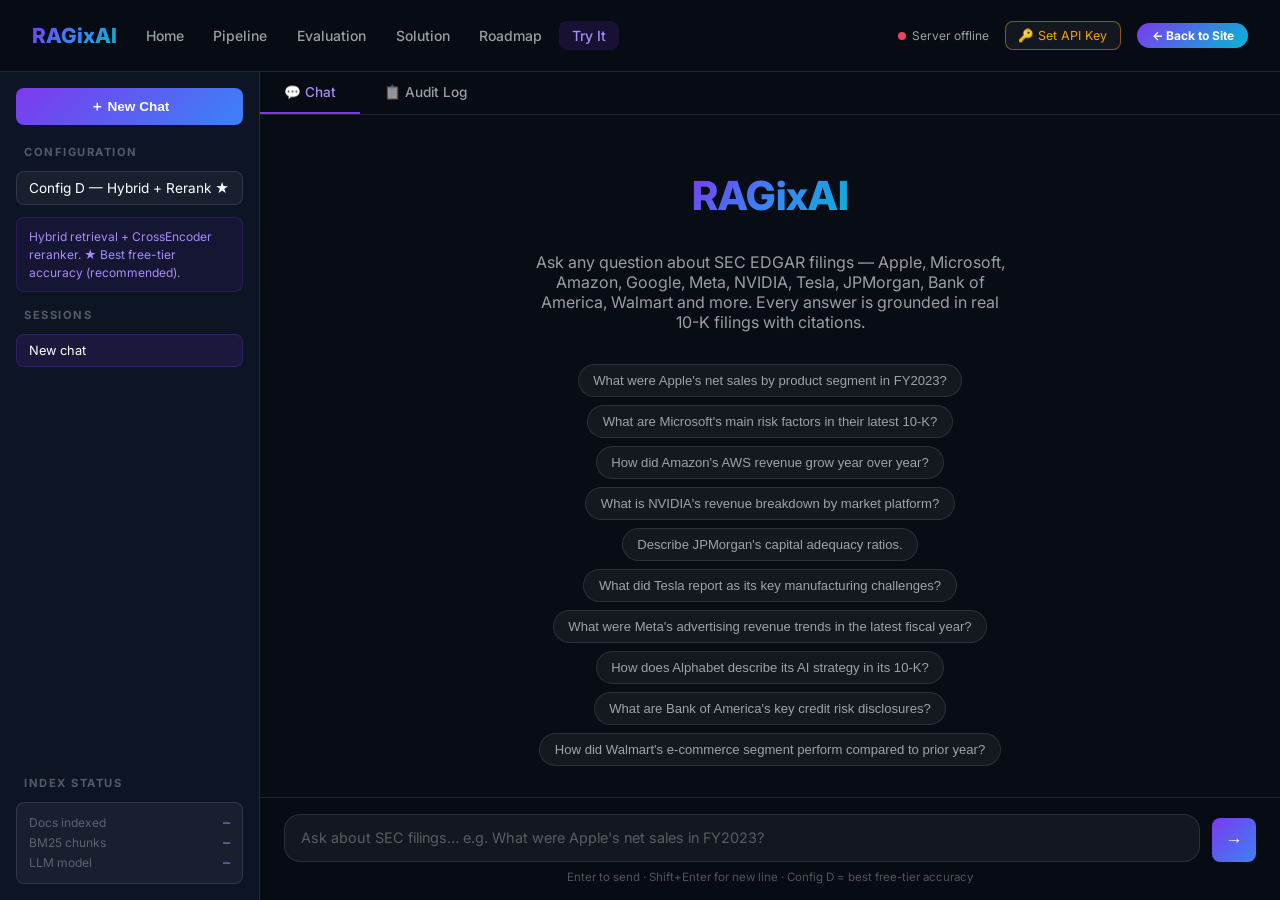
==== frontend/index.html @ ab913f36 "feat: RAGixAI v1 — full RAG pipeline with RBAC, guardrails, 10-company corpus - FastAPI backend with" ====
<!DOCTYPE html>
<html lang="en">
<head>
  <meta charset="UTF-8" />
  <meta name="viewport" content="width=device-width, initial-scale=1.0" />
  <title>RAGixAI — Try It</title>
  <link rel="preconnect" href="https://fonts.googleapis.com" />
  <link href="https://fonts.googleapis.com/css2?family=Inter:wght@400;500;600;700;800&family=JetBrains+Mono:wght@400;700&display=swap" rel="stylesheet" />
  <style>
    /* ── Design tokens ─────────────────────────────────────────────── */
    :root {
      --bg-primary: #080C14;
      --bg-secondary: #0D1424;
      --bg-card: rgba(255,255,255,0.04);
      --purple: #7C3AED;
      --purple-light: #9D5CF6;
      --electric-blue: #3B82F6;
      --cyan: #06B6D4;
      --coral: #F43F5E;
      --emerald: #10B981;
      --amber: #F59E0B;
      --lavender: #A78BFA;
      --white: #FFFFFF;
      --white-60: rgba(255,255,255,0.6);
      --white-30: rgba(255,255,255,0.3);
      --white-10: rgba(255,255,255,0.1);
      --glass-bg: rgba(255,255,255,0.05);
      --glass-border: rgba(255,255,255,0.1);
      --gradient-primary: linear-gradient(135deg,var(--purple),var(--electric-blue),var(--cyan));
      --border-radius: 16px;
      --border-radius-sm: 8px;
      --font-primary: 'Inter',-apple-system,sans-serif;
      --font-mono: 'JetBrains Mono','Fira Code',monospace;
      --nav-height: 72px;
    }

    *, *::before, *::after { box-sizing: border-box; margin: 0; padding: 0; }
    html { font-size: 16px; }
    body { background: var(--bg-primary); color: var(--white); font-family: var(--font-primary); height: 100vh; overflow: hidden; display: flex; flex-direction: column; }

    /* ── Nav ──────────────────────────────────────────────────────── */
    .navbar {
      height: var(--nav-height); background: rgba(8,12,20,0.95); backdrop-filter: blur(20px);
      border-bottom: 1px solid var(--glass-border); display: flex; align-items: center;
      padding: 0 2rem; gap: 1rem; flex-shrink: 0; z-index: 100;
    }
    .navbar .brand { font-size: 1.3rem; font-weight: 800; background: var(--gradient-primary); -webkit-background-clip: text; -webkit-text-fill-color: transparent; text-decoration: none; }
    .nav-links { display: flex; gap: 0.25rem; align-items: center; flex: 1; }
    .nav-links a { color: var(--white-60); text-decoration: none; font-size: 0.875rem; font-weight: 500; padding: 0.4rem 0.8rem; border-radius: var(--border-radius-sm); transition: all 0.2s; }
    .nav-links a:hover { color: var(--white); background: var(--glass-bg); }
    .nav-links a.active { color: var(--lavender); background: rgba(124,58,237,0.15); }
    .nav-badge { background: linear-gradient(135deg,var(--purple),var(--cyan)); color: white; font-size: 0.75rem; font-weight: 700; padding: 0.3rem 0.9rem; border-radius: 20px; text-decoration: none; }
    .health-indicator { display: flex; align-items: center; gap: 6px; font-size: 0.75rem; color: var(--white-60); }
    .health-dot { width: 8px; height: 8px; border-radius: 50%; background: #4B5563; transition: background 0.3s; }
    .health-dot.online { background: var(--emerald); box-shadow: 0 0 6px var(--emerald); }
    .health-dot.error { background: var(--coral); }

    /* Role badge */
    .role-badge { font-size: 0.7rem; font-weight: 700; padding: 0.25rem 0.65rem; border-radius: 20px; font-family: var(--font-mono); letter-spacing: 0.5px; }
    .role-badge.admin   { background: rgba(244,63,94,0.15);  color: var(--coral);   border: 1px solid rgba(244,63,94,0.3); }
    .role-badge.analyst { background: rgba(16,185,129,0.15); color: var(--emerald); border: 1px solid rgba(16,185,129,0.3); }
    .role-badge.viewer  { background: rgba(245,158,11,0.15); color: var(--amber);   border: 1px solid rgba(245,158,11,0.3); }

    /* API key button */
    .key-btn { background: var(--glass-bg); border: 1px solid var(--glass-border); color: var(--white-60); font-size: 0.78rem; font-family: var(--font-primary); padding: 0.35rem 0.8rem; border-radius: var(--border-radius-sm); cursor: pointer; transition: all 0.2s; white-space: nowrap; }
    .key-btn:hover { border-color: var(--purple); color: var(--lavender); }
    .key-btn.unauthenticated { border-color: rgba(245,158,11,0.5); color: var(--amber); animation: pulse-amber 2s infinite; }
    @keyframes pulse-amber { 0%,100% { opacity:1; } 50% { opacity:0.6; } }

    /* ── API Key Modal ──────────────────────────────────────────────── */
    .modal-overlay { position: fixed; inset: 0; background: rgba(0,0,0,0.65); z-index: 500; display: none; align-items: center; justify-content: center; }
    .modal-overlay.open { display: flex; }
    .key-modal { background: var(--bg-secondary); border: 1px solid var(--glass-border); border-radius: var(--border-radius); padding: 1.75rem; width: 400px; max-width: 95vw; }
    .key-modal h3 { font-size: 1rem; font-weight: 700; margin-bottom: 0.4rem; }
    .key-modal p { font-size: 0.82rem; color: var(--white-60); margin-bottom: 1.25rem; line-height: 1.6; }
    .key-modal label { font-size: 0.75rem; font-weight: 600; color: var(--white-30); text-transform: uppercase; letter-spacing: 1px; display: block; margin-bottom: 0.4rem; }
    .key-modal input {
      width: 100%; background: var(--glass-bg); border: 1px solid var(--glass-border);
      color: var(--white); font-family: var(--font-mono); font-size: 0.88rem;
      padding: 0.65rem 0.9rem; border-radius: var(--border-radius-sm); outline: none; margin-bottom: 0.5rem;
    }
    .key-modal input:focus { border-color: var(--purple); box-shadow: 0 0 0 2px rgba(124,58,237,0.15); }
    .key-modal-error { font-size: 0.78rem; color: var(--coral); margin-bottom: 0.75rem; min-height: 1.2em; }
    .key-modal-hint { font-size: 0.75rem; color: var(--white-30); margin-bottom: 1rem; }
    .key-modal-hint code { background: var(--glass-bg); padding: 1px 5px; border-radius: 4px; font-family: var(--font-mono); }
    .key-modal-actions { display: flex; gap: 0.5rem; justify-content: flex-end; }
    .key-modal-actions button { border: none; padding: 0.55rem 1.1rem; border-radius: var(--border-radius-sm); cursor: pointer; font-size: 0.85rem; font-weight: 600; font-family: var(--font-primary); transition: opacity 0.2s; }
    .btn-primary { background: linear-gradient(135deg,var(--purple),var(--electric-blue)); color: white; }
    .btn-primary:hover { opacity: 0.85; }
    .btn-secondary { background: var(--glass-bg); border: 1px solid var(--glass-border) !important; color: var(--white-60); }
    .btn-secondary:hover { color: var(--white); }
    .btn-danger { background: rgba(244,63,94,0.15); border: 1px solid rgba(244,63,94,0.3) !important; color: var(--coral); }
    .btn-danger:hover { background: rgba(244,63,94,0.25); }

    /* ── Layout ──────────────────────────────────────────────────── */
    .chat-layout { flex: 1; display: flex; overflow: hidden; }

    /* ── Sidebar ─────────────────────────────────────────────────── */
    .sidebar { width: 260px; flex-shrink: 0; background: var(--bg-secondary); border-right: 1px solid var(--glass-border); display: flex; flex-direction: column; padding: 1rem; gap: 0.75rem; overflow-y: auto; }
    .sidebar-section-label { font-size: 0.7rem; font-weight: 700; color: var(--white-30); text-transform: uppercase; letter-spacing: 1.5px; padding: 0 0.5rem; margin-top: 0.5rem; }
    .config-select { width: 100%; background: var(--glass-bg); border: 1px solid var(--glass-border); color: var(--white); border-radius: var(--border-radius-sm); padding: 0.5rem 0.75rem; font-size: 0.85rem; font-family: var(--font-primary); appearance: none; cursor: pointer; }
    .config-select:focus { outline: none; border-color: var(--purple); }
    .config-info { background: rgba(124,58,237,0.08); border: 1px solid rgba(124,58,237,0.2); border-radius: var(--border-radius-sm); padding: 0.6rem 0.75rem; font-size: 0.75rem; color: var(--lavender); line-height: 1.5; }
    .new-chat-btn { background: linear-gradient(135deg,var(--purple),var(--electric-blue)); border: none; color: white; font-size: 0.85rem; font-weight: 600; padding: 0.6rem 0.75rem; border-radius: var(--border-radius-sm); cursor: pointer; display: flex; align-items: center; gap: 6px; transition: opacity 0.2s; width: 100%; justify-content: center; }
    .new-chat-btn:hover { opacity: 0.85; }
    .session-item { background: var(--glass-bg); border: 1px solid transparent; border-radius: var(--border-radius-sm); padding: 0.5rem 0.75rem; font-size: 0.8rem; color: var(--white-60); cursor: pointer; white-space: nowrap; overflow: hidden; text-overflow: ellipsis; transition: all 0.2s; }
    .session-item:hover, .session-item.active { background: rgba(124,58,237,0.12); border-color: rgba(124,58,237,0.25); color: var(--white); }
    .stats-box { background: var(--glass-bg); border: 1px solid var(--glass-border); border-radius: var(--border-radius-sm); padding: 0.75rem; }
    .stats-box .stat-row { display: flex; justify-content: space-between; font-size: 0.75rem; margin-bottom: 4px; }
    .stats-box .stat-row:last-child { margin-bottom: 0; }
    .stats-box .stat-label { color: var(--white-30); }
    .stats-box .stat-val { color: var(--lavender); font-family: var(--font-mono); }

    /* ── Main chat area ──────────────────────────────────────────── */
    .chat-main { flex: 1; display: flex; flex-direction: column; overflow: hidden; }

    /* Messages */
    .messages-container { flex: 1; overflow-y: auto; padding: 1.5rem; display: flex; flex-direction: column; gap: 1.25rem; scroll-behavior: smooth; }
    .messages-container::-webkit-scrollbar { width: 6px; }
    .messages-container::-webkit-scrollbar-track { background: transparent; }
    .messages-container::-webkit-scrollbar-thumb { background: var(--glass-border); border-radius: 3px; }

    .message { display: flex; flex-direction: column; max-width: 80%; animation: msgIn 0.3s ease; }
    @keyframes msgIn { from { opacity:0; transform: translateY(10px); } to { opacity:1; transform: none; } }
    .message.user { align-self: flex-end; align-items: flex-end; }
    .message.assistant { align-self: flex-start; align-items: flex-start; }

    .message-bubble {
      padding: 0.875rem 1.125rem; border-radius: var(--border-radius); font-size: 0.9rem; line-height: 1.65;
      backdrop-filter: blur(10px);
    }
    .message.user .message-bubble {
      background: rgba(124,58,237,0.2); border: 1px solid rgba(124,58,237,0.35); color: var(--white);
      border-bottom-right-radius: 4px;
    }
    .message.assistant .message-bubble {
      background: rgba(6,182,212,0.07); border: 1px solid rgba(6,182,212,0.2); color: var(--white);
      border-bottom-left-radius: 4px;
    }
    /* Guardrail / not-found answer style */
    .message.assistant .message-bubble.guardrail {
      background: rgba(245,158,11,0.07); border-color: rgba(245,158,11,0.25); color: var(--amber);
    }
    /* Scope info banner in welcome screen */
    .scope-banner { background: rgba(245,158,11,0.08); border: 1px solid rgba(245,158,11,0.25); border-radius: var(--border-radius-sm); padding: 0.6rem 1rem; font-size: 0.82rem; color: var(--amber); display: none; max-width: 480px; text-align: center; }
    .message-meta { font-size: 0.7rem; color: var(--white-30); margin-top: 4px; display: flex; gap: 8px; align-items: center; }
    .latency-badge { color: var(--emerald); font-family: var(--font-mono); }
    .config-badge { background: rgba(124,58,237,0.15); color: var(--lavender); padding: 1px 6px; border-radius: 4px; font-family: var(--font-mono); font-size: 0.65rem; }

    /* Citations */
    .citations-section { margin-top: 0.75rem; }
    .citations-toggle { background: none; border: 1px solid var(--glass-border); color: var(--white-60); font-size: 0.75rem; padding: 4px 10px; border-radius: 20px; cursor: pointer; display: flex; align-items: center; gap: 4px; transition: all 0.2s; }
    .citations-toggle:hover { border-color: var(--cyan); color: var(--cyan); }
    .citations-list { margin-top: 0.5rem; display: flex; flex-direction: column; gap: 6px; }
    .citation-card {
      background: rgba(6,182,212,0.05); border: 1px solid rgba(6,182,212,0.2);
      border-radius: var(--border-radius-sm); padding: 0.6rem 0.8rem; font-size: 0.78rem;
    }
    .citation-header { display: flex; justify-content: space-between; align-items: center; margin-bottom: 4px; }
    .citation-source { font-weight: 600; color: var(--cyan); font-family: var(--font-mono); font-size: 0.72rem; }
    .citation-score { background: rgba(16,185,129,0.15); color: var(--emerald); padding: 1px 6px; border-radius: 4px; font-family: var(--font-mono); font-size: 0.68rem; }
    .citation-text { color: var(--white-60); line-height: 1.5; display: -webkit-box; -webkit-line-clamp: 2; -webkit-box-orient: vertical; overflow: hidden; }

    /* Welcome screen */
    .welcome-screen { flex: 1; display: flex; flex-direction: column; align-items: center; justify-content: center; gap: 2rem; padding: 2rem; text-align: center; }
    .welcome-logo { font-size: 2.5rem; font-weight: 800; background: var(--gradient-primary); -webkit-background-clip: text; -webkit-text-fill-color: transparent; }
    .welcome-sub { color: var(--white-60); font-size: 1rem; max-width: 480px; }
    .sample-questions { display: flex; flex-wrap: wrap; gap: 0.5rem; justify-content: center; max-width: 640px; }
    .sample-q { background: var(--glass-bg); border: 1px solid var(--glass-border); color: var(--white-60); font-size: 0.82rem; padding: 0.5rem 0.9rem; border-radius: 20px; cursor: pointer; transition: all 0.2s; text-align: left; }
    .sample-q:hover { background: rgba(124,58,237,0.12); border-color: rgba(124,58,237,0.3); color: var(--white); }

    /* Thinking animation */
    .thinking-bubble { display: flex; gap: 5px; padding: 0.875rem 1.125rem; background: rgba(6,182,212,0.07); border: 1px solid rgba(6,182,212,0.2); border-radius: var(--border-radius); border-bottom-left-radius: 4px; align-items: center; }
    .thinking-dot { width: 7px; height: 7px; border-radius: 50%; background: var(--cyan); animation: pulse 1.2s infinite; }
    .thinking-dot:nth-child(2) { animation-delay: 0.2s; }
    .thinking-dot:nth-child(3) { animation-delay: 0.4s; }
    @keyframes pulse { 0%,80%,100% { opacity:0.25; transform:scale(0.8); } 40% { opacity:1; transform:scale(1); } }

    /* Input bar */
    .input-bar { border-top: 1px solid var(--glass-border); padding: 1rem 1.5rem; background: rgba(8,12,20,0.8); backdrop-filter: blur(10px); }
    .input-row { display: flex; gap: 0.75rem; align-items: flex-end; }
    .input-textarea {
      flex: 1; background: var(--glass-bg); border: 1px solid var(--glass-border);
      color: var(--white); font-family: var(--font-primary); font-size: 0.9rem;
      padding: 0.75rem 1rem; border-radius: var(--border-radius); resize: none;
      max-height: 140px; overflow-y: auto; line-height: 1.5; transition: border-color 0.2s;
    }
    .input-textarea::placeholder { color: var(--white-30); }
    .input-textarea:focus { outline: none; border-color: var(--purple); box-shadow: 0 0 0 2px rgba(124,58,237,0.15); }
    .send-btn {
      background: linear-gradient(135deg,var(--purple),var(--electric-blue)); border: none; color: white;
      width: 44px; height: 44px; border-radius: var(--border-radius-sm); cursor: pointer;
      display: flex; align-items: center; justify-content: center; font-size: 1.1rem; flex-shrink: 0;
      transition: opacity 0.2s, transform 0.15s;
    }
    .send-btn:hover:not(:disabled) { opacity: 0.85; transform: scale(1.05); }
    .send-btn:disabled { opacity: 0.4; cursor: not-allowed; }
    .input-hint { font-size: 0.72rem; color: var(--white-30); margin-top: 0.5rem; text-align: center; }

    /* Error toast */
    .error-toast { position: fixed; bottom: 90px; left: 50%; transform: translateX(-50%); background: rgba(244,63,94,0.9); color: white; padding: 0.6rem 1.2rem; border-radius: 8px; font-size: 0.85rem; z-index: 200; animation: msgIn 0.3s ease; }

    /* ── Tab switcher ────────────────────────────────────────────── */
    .tab-bar { display: flex; gap: 0; border-bottom: 1px solid var(--glass-border); background: rgba(8,12,20,0.6); flex-shrink: 0; }
    .tab-btn { background: none; border: none; color: var(--white-60); font-family: var(--font-primary); font-size: 0.85rem; font-weight: 500; padding: 0.75rem 1.5rem; cursor: pointer; border-bottom: 2px solid transparent; transition: all 0.2s; }
    .tab-btn:hover { color: var(--white); }
    .tab-btn.active { color: var(--lavender); border-bottom-color: var(--purple); }

    /* ── Audit log panel ─────────────────────────────────────────── */
    .audit-panel { flex: 1; display: none; flex-direction: column; overflow: hidden; }
    .audit-panel.visible { display: flex; }
    .audit-toolbar { display: flex; gap: 0.75rem; align-items: center; padding: 0.75rem 1.25rem; border-bottom: 1px solid var(--glass-border); flex-shrink: 0; flex-wrap: wrap; }
    .audit-toolbar input, .audit-toolbar select {
      background: var(--glass-bg); border: 1px solid var(--glass-border); color: var(--white);
      font-family: var(--font-primary); font-size: 0.82rem; padding: 0.4rem 0.75rem;
      border-radius: var(--border-radius-sm); outline: none;
    }
    .audit-toolbar input { flex: 1; min-width: 160px; }
    .audit-toolbar input::placeholder { color: var(--white-30); }
    .audit-toolbar input:focus, .audit-toolbar select:focus { border-color: var(--purple); }
    .audit-toolbar select option { background: #0D1424; }
    .audit-count { font-size: 0.78rem; color: var(--white-30); margin-left: auto; white-space: nowrap; }
    .audit-refresh-btn { background: rgba(124,58,237,0.15); border: 1px solid rgba(124,58,237,0.3); color: var(--lavender); font-size: 0.8rem; padding: 0.4rem 0.9rem; border-radius: var(--border-radius-sm); cursor: pointer; transition: all 0.2s; }
    .audit-refresh-btn:hover { background: rgba(124,58,237,0.3); }

    .audit-table-wrap { flex: 1; overflow-y: auto; }
    .audit-table-wrap::-webkit-scrollbar { width: 6px; }
    .audit-table-wrap::-webkit-scrollbar-thumb { background: var(--glass-border); border-radius: 3px; }
    .audit-table { width: 100%; border-collapse: collapse; font-size: 0.82rem; }
    .audit-table thead th {
      position: sticky; top: 0; background: #0D1424; color: var(--white-60);
      font-weight: 600; font-size: 0.72rem; text-transform: uppercase; letter-spacing: 0.8px;
      padding: 0.6rem 1rem; text-align: left; border-bottom: 1px solid var(--glass-border);
      white-space: nowrap;
    }
    .audit-table tbody tr { border-bottom: 1px solid rgba(255,255,255,0.04); transition: background 0.15s; cursor: pointer; }
    .audit-table tbody tr:hover { background: rgba(124,58,237,0.07); }
    .audit-table td { padding: 0.65rem 1rem; vertical-align: top; color: var(--white-60); }
    .audit-table td.question-cell { color: var(--white); max-width: 260px; }
    .audit-table td.answer-cell { max-width: 340px; color: var(--white-60); }
    .cell-clamp { display: -webkit-box; -webkit-line-clamp: 2; -webkit-box-orient: vertical; overflow: hidden; line-height: 1.5; }
    .config-pill { display: inline-block; background: rgba(124,58,237,0.15); color: var(--lavender); font-family: var(--font-mono); font-size: 0.7rem; padding: 2px 8px; border-radius: 4px; white-space: nowrap; }
    .latency-cell { color: var(--emerald); font-family: var(--font-mono); font-size: 0.78rem; white-space: nowrap; }
    .date-cell { color: var(--white-30); font-size: 0.75rem; white-space: nowrap; }
    .empty-audit { display: flex; flex-direction: column; align-items: center; justify-content: center; flex: 1; gap: 0.75rem; color: var(--white-30); font-size: 0.9rem; padding: 3rem; }

    /* ── Detail drawer ───────────────────────────────────────────── */
    .detail-drawer {
      position: fixed; right: 0; top: var(--nav-height); bottom: 0; width: 480px;
      background: var(--bg-secondary); border-left: 1px solid var(--glass-border);
      display: none; flex-direction: column; z-index: 50; overflow: hidden;
      animation: slideIn 0.2s ease;
    }
    @keyframes slideIn { from { transform: translateX(100%); } to { transform: translateX(0); } }
    .detail-drawer.open { display: flex; }
    .drawer-header { display: flex; align-items: center; justify-content: space-between; padding: 1rem 1.25rem; border-bottom: 1px solid var(--glass-border); flex-shrink: 0; }
    .drawer-header h3 { font-size: 0.95rem; font-weight: 600; color: var(--white); }
    .drawer-close { background: none; border: none; color: var(--white-60); font-size: 1.3rem; cursor: pointer; line-height: 1; }
    .drawer-close:hover { color: var(--white); }
    .drawer-body { flex: 1; overflow-y: auto; padding: 1.25rem; display: flex; flex-direction: column; gap: 1rem; }
    .drawer-meta { display: flex; flex-wrap: wrap; gap: 0.5rem; }
    .drawer-meta-item { background: var(--glass-bg); border: 1px solid var(--glass-border); border-radius: var(--border-radius-sm); padding: 0.35rem 0.75rem; font-size: 0.75rem; }
    .drawer-meta-item span { color: var(--white-30); margin-right: 4px; }
    .drawer-label { font-size: 0.72rem; font-weight: 700; color: var(--white-30); text-transform: uppercase; letter-spacing: 1px; margin-bottom: 4px; }
    .drawer-q { background: rgba(124,58,237,0.08); border: 1px solid rgba(124,58,237,0.2); border-radius: var(--border-radius-sm); padding: 0.75rem 1rem; font-size: 0.88rem; color: var(--white); line-height: 1.6; }
    .drawer-a { background: rgba(6,182,212,0.05); border: 1px solid rgba(6,182,212,0.15); border-radius: var(--border-radius-sm); padding: 0.75rem 1rem; font-size: 0.85rem; color: var(--white-60); line-height: 1.7; white-space: pre-wrap; word-break: break-word; }
    .drawer-citations { display: flex; flex-direction: column; gap: 6px; }
    .drawer-cit { background: var(--glass-bg); border: 1px solid var(--glass-border); border-radius: var(--border-radius-sm); padding: 0.5rem 0.75rem; font-size: 0.78rem; color: var(--white-60); display: flex; justify-content: space-between; align-items: center; }
    .drawer-cit-src { color: var(--cyan); font-family: var(--font-mono); font-size: 0.72rem; }
    .drawer-cit-score { color: var(--emerald); font-family: var(--font-mono); font-size: 0.72rem; }
  </style>
</head>
<body>

<!-- ── Navbar ──────────────────────────────────────────────────────── -->
<nav class="navbar">
  <a href="../index.html" class="brand">RAGixAI</a>
  <div class="nav-links">
    <a href="../index.html">Home</a>
    <a href="../pipeline.html">Pipeline</a>
    <a href="../evaluation.html">Evaluation</a>
    <a href="../solution.html">Solution</a>
    <a href="../roadmap.html">Roadmap</a>
    <a href="chat.html" class="active">Try It</a>
  </div>
  <div class="health-indicator">
    <div class="health-dot" id="healthDot"></div>
    <span id="healthLabel">Checking...</span>
  </div>
  <span id="roleBadge" style="display:none;"></span>
  <button class="key-btn unauthenticated" id="keyBtn" onclick="showKeyModal()">🔑 Set API Key</button>
  <a href="../index.html" class="nav-badge">← Back to Site</a>
</nav>

<!-- ── Layout ─────────────────────────────────────────────────────── -->
<div class="chat-layout">

  <!-- Sidebar -->
  <aside class="sidebar">
    <button class="new-chat-btn" onclick="newChat()">＋ New Chat</button>

    <div class="sidebar-section-label">Configuration</div>
    <select class="config-select" id="configSelect" onchange="updateConfigInfo()">
      <option value="config_a">Config A — Dense, No Rerank</option>
      <option value="config_b">Config B — BM25, No Rerank</option>
      <option value="config_c">Config C — Hybrid, No Rerank</option>
      <option value="config_d" selected>Config D — Hybrid + Rerank ★</option>
      <option value="config_e">Config E — Cohere + Hybrid + Rerank</option>
      <option value="config_f">Config F — Hybrid + Rerank (Alt)</option>
      <option value="config_g">Config G — Dense + Rerank</option>
    </select>
    <div class="config-info" id="configInfo"></div>

    <div class="sidebar-section-label" style="margin-top:0.25rem">Sessions</div>
    <div id="sessionList"></div>

    <div class="sidebar-section-label" style="margin-top:auto">Index Status</div>
    <div class="stats-box" id="statsBox">
      <div class="stat-row"><span class="stat-label">Docs indexed</span><span class="stat-val" id="statDocs">—</span></div>
      <div class="stat-row"><span class="stat-label">BM25 chunks</span><span class="stat-val" id="statBm25">—</span></div>
      <div class="stat-row"><span class="stat-label">LLM model</span><span class="stat-val" id="statLlm">—</span></div>
    </div>
  </aside>

  <!-- Main -->
  <main class="chat-main">

    <!-- Tab bar -->
    <div class="tab-bar">
      <button class="tab-btn active" id="tabChat" onclick="switchTab('chat')">💬 Chat</button>
      <button class="tab-btn" id="tabAudit" onclick="switchTab('audit')">📋 Audit Log</button>
    </div>

    <!-- Audit log panel -->
    <div class="audit-panel" id="auditPanel">
      <div class="audit-toolbar">
        <input type="text" id="auditSearch" placeholder="Search questions or answers…" oninput="filterAudit()" />
        <select id="auditConfig" onchange="filterAudit()">
          <option value="">All configs</option>
          <option value="config_a">Config A</option>
          <option value="config_b">Config B</option>
          <option value="config_c">Config C</option>
          <option value="config_d">Config D</option>
          <option value="config_e">Config E</option>
          <option value="config_f">Config F</option>
          <option value="config_g">Config G</option>
        </select>
        <button class="audit-refresh-btn" onclick="loadAuditLog()">↻ Refresh</button>
        <span class="audit-count" id="auditCount"></span>
      </div>
      <div class="audit-table-wrap" id="auditTableWrap">
        <div class="empty-audit" id="auditEmpty" style="display:none;">
          <div style="font-size:2rem;">📭</div>
          <div>No queries yet. Ask something in the Chat tab!</div>
        </div>
        <table class="audit-table" id="auditTable" style="display:none;">
          <thead>
            <tr>
              <th>#</th>
              <th>Date / Time</th>
              <th>Config</th>
              <th>Question</th>
              <th>Answer</th>
              <th>Latency</th>
              <th>Sources</th>
            </tr>
          </thead>
          <tbody id="auditTbody"></tbody>
        </table>
      </div>
    </div>

    <!-- Detail drawer -->
    <div class="detail-drawer" id="detailDrawer">
      <div class="drawer-header">
        <h3>Query Detail</h3>
        <button class="drawer-close" onclick="closeDrawer()">✕</button>
      </div>
      <div class="drawer-body" id="drawerBody"></div>
    </div>

    <div class="messages-container" id="messagesContainer">
      <div class="welcome-screen" id="welcomeScreen">
        <div class="welcome-logo">RAGixAI</div>
        <div class="welcome-sub">Ask any question about SEC EDGAR filings — Apple, Microsoft, Amazon, Google, Meta, NVIDIA, Tesla, JPMorgan, Bank of America, Walmart and more. Every answer is grounded in real 10-K filings with citations.</div>
        <div class="scope-banner" id="scopeBanner"></div>
        <div class="sample-questions" id="sampleQuestions"></div>
      </div>
    </div>

    <div class="input-bar">
      <div class="input-row">
        <textarea
          class="input-textarea"
          id="questionInput"
          rows="1"
          placeholder="Ask about SEC filings… e.g. What were Apple's net sales in FY2023?"
          onkeydown="handleKeydown(event)"
          oninput="autoResize(this)"
        ></textarea>
        <button class="send-btn" id="sendBtn" onclick="sendMessage()" title="Send (Enter)">&#8594;</button>
      </div>
      <div class="input-hint">Enter to send · Shift+Enter for new line · Config D = best free-tier accuracy</div>
    </div>
  </main>
</div>

<!-- ── API Key Modal ──────────────────────────────────────────────── -->
<div class="modal-overlay" id="keyModalOverlay" onclick="if(event.target===this)hideKeyModal()">
  <div class="key-modal">
    <h3>API Key Authentication</h3>
    <p>Enter your API key to access the system. Keys control your access level — contact your admin if you don't have one.</p>
    <label for="keyInput">API Key</label>
    <input type="password" id="keyInput" placeholder="Enter your API key…" onkeydown="if(event.key==='Enter')saveKey()" />
    <div class="key-modal-error" id="keyError"></div>
    <div class="key-modal-hint">
      Full access: <code>admin-key</code> / <code>analyst-key</code><br>
      Scoped analysts: <code>apple-analyst-key</code> / <code>msft-analyst-key</code> / <code>amzn-analyst-key</code> / <code>googl-analyst-key</code> / <code>meta-analyst-key</code> / <code>nvda-analyst-key</code> / <code>tsla-analyst-key</code> / <code>jpm-analyst-key</code> / <code>bac-analyst-key</code> / <code>wmt-analyst-key</code>
    </div>
    <div class="key-modal-actions">
      <button class="btn-danger" onclick="clearKey()" style="margin-right:auto;">Clear Key</button>
      <button class="btn-secondary" onclick="hideKeyModal()">Cancel</button>
      <button class="btn-primary" onclick="saveKey()">Verify & Save</button>
    </div>
  </div>
</div>

<script>
const API = 'http://localhost:8000/api';
let sessions = [];
let currentSessionId = null;
let isLoading = false;

// ── Auth state ───────────────────────────────────────────────────────
let apiKey = localStorage.getItem('ragixai_api_key') || '';
let currentRole = null;
let currentTickers = null;    // null = all; array = scoped tickers e.g. ["AAPL"]

function getAuthHeaders(includeContentType = true) {
  const h = {};
  if (includeContentType) h['Content-Type'] = 'application/json';
  if (apiKey) h['Authorization'] = 'Bearer ' + apiKey;
  return h;
}

function showKeyModal() {
  document.getElementById('keyInput').value = apiKey;
  document.getElementById('keyError').textContent = '';
  document.getElementById('keyModalOverlay').classList.add('open');
  setTimeout(() => document.getElementById('keyInput').focus(), 50);
}

function hideKeyModal() {
  document.getElementById('keyModalOverlay').classList.remove('open');
}

async function saveKey() {
  const key = document.getElementById('keyInput').value.trim();
  if (!key) {
    document.getElementById('keyError').textContent = 'Key cannot be empty.';
    return;
  }
  try {
    const res = await fetch(`${API}/me`, {
      headers: { 'Authorization': 'Bearer ' + key },
      signal: AbortSignal.timeout(5000),
    });
    if (res.ok) {
      const data = await res.json();
      apiKey = key;
      currentRole = data.role;
      currentTickers = data.tickers;       // null or ["AAPL"] etc.
      localStorage.setItem('ragixai_api_key', key);
      updateRoleBadge();
      hideKeyModal();
    } else {
      const err = await res.json().catch(() => ({}));
      document.getElementById('keyError').textContent = err.detail || 'Invalid key.';
    }
  } catch {
    document.getElementById('keyError').textContent = 'Cannot reach server. Is it running?';
  }
}

function clearKey() {
  apiKey = '';
  currentRole = null;
  currentTickers = null;
  localStorage.removeItem('ragixai_api_key');
  updateRoleBadge();
  hideKeyModal();
}

function updateRoleBadge() {
  const badge = document.getElementById('roleBadge');
  const btn = document.getElementById('keyBtn');
  if (currentRole) {
    badge.className = `role-badge ${currentRole}`;
    // Show ticker scope if restricted (tickers are already short: "AAPL", "MSFT")
    if (currentTickers && currentTickers.length > 0) {
      badge.textContent = `${currentRole.toUpperCase()} [${currentTickers.join(', ')}]`;
    } else {
      badge.textContent = currentRole.toUpperCase();
    }
    badge.style.display = 'inline-block';
    btn.textContent = '🔑 ' + currentRole;
    btn.classList.remove('unauthenticated');
  } else {
    badge.style.display = 'none';
    btn.textContent = '🔑 Set API Key';
    btn.classList.add('unauthenticated');
  }
  // Show/hide scope restriction banner in welcome screen
  const scopeBanner = document.getElementById('scopeBanner');
  if (scopeBanner) {
    if (currentTickers && currentTickers.length > 0) {
      scopeBanner.textContent = `Your access is scoped to ${currentTickers.join(' and ')} filings only.`;
      scopeBanner.style.display = 'block';
    } else {
      scopeBanner.style.display = 'none';
    }
  }
}

async function initAuth() {
  if (!apiKey) return;
  try {
    const res = await fetch(`${API}/me`, {
      headers: { 'Authorization': 'Bearer ' + apiKey },
      signal: AbortSignal.timeout(3000),
    });
    if (res.ok) {
      const data = await res.json();
      currentRole = data.role;
      currentTickers = data.tickers;
      updateRoleBadge();
    } else {
      apiKey = '';
      localStorage.removeItem('ragixai_api_key');
    }
  } catch {}
}

const CONFIG_INFO = {
  config_a: 'Dense vector search only. No reranker. Fastest, lowest accuracy.',
  config_b: 'BM25 keyword search only. No reranker. Good for exact-match queries.',
  config_c: 'Hybrid dense + BM25 with RRF fusion. No reranker. Balanced speed.',
  config_d: 'Hybrid retrieval + CrossEncoder reranker. ★ Best free-tier accuracy (recommended).',
  config_e: 'Cohere Embed v3 + Hybrid + CrossEncoder. Optimal quality. Requires COHERE_API_KEY.',
  config_f: 'Hybrid + CrossEncoder with alternate LLM comparison baseline.',
  config_g: 'Dense search + CrossEncoder reranker. Good for semantic-only queries.',
};

const SAMPLE_QUESTIONS = [
  "What were Apple's net sales by product segment in FY2023?",
  "What are Microsoft's main risk factors in their latest 10-K?",
  "How did Amazon's AWS revenue grow year over year?",
  "What is NVIDIA's revenue breakdown by market platform?",
  "Describe JPMorgan's capital adequacy ratios.",
  "What did Tesla report as its key manufacturing challenges?",
  "What were Meta's advertising revenue trends in the latest fiscal year?",
  "How does Alphabet describe its AI strategy in its 10-K?",
  "What are Bank of America's key credit risk disclosures?",
  "How did Walmart's e-commerce segment perform compared to prior year?",
];

// ── Init ────────────────────────────────────────────────────────────
document.addEventListener('DOMContentLoaded', async () => {
  updateConfigInfo();
  checkHealth();
  renderSampleQuestions();
  newChat();
  await initAuth();
  setInterval(checkHealth, 30000);
});

function updateConfigInfo() {
  const key = document.getElementById('configSelect').value;
  document.getElementById('configInfo').textContent = CONFIG_INFO[key] || '';
}

function renderSampleQuestions() {
  const container = document.getElementById('sampleQuestions');
  SAMPLE_QUESTIONS.forEach(q => {
    const btn = document.createElement('button');
    btn.className = 'sample-q';
    btn.textContent = q;
    btn.onclick = () => {
      document.getElementById('questionInput').value = q;
      autoResize(document.getElementById('questionInput'));
      sendMessage();
    };
    container.appendChild(btn);
  });
}

// ── Health check (public — no auth) ─────────────────────────────────
async function checkHealth() {
  const dot = document.getElementById('healthDot');
  const label = document.getElementById('healthLabel');
  try {
    const res = await fetch(`${API}/health`, { signal: AbortSignal.timeout(3000) });
    if (res.ok) {
      const data = await res.json();
      dot.className = 'health-dot online';
      label.textContent = `Online · ${data.chroma_docs} chunks`;
      document.getElementById('statDocs').textContent = data.chroma_docs.toLocaleString();
      document.getElementById('statBm25').textContent = data.bm25_index_size.toLocaleString();
      document.getElementById('statLlm').textContent = data.llm_model;
    } else {
      dot.className = 'health-dot error';
      label.textContent = 'Server error';
    }
  } catch {
    dot.className = 'health-dot error';
    label.textContent = 'Server offline';
  }
}

// ── Sessions ────────────────────────────────────────────────────────
function newChat() {
  const id = 'session_' + Date.now();
  sessions.push({ id, title: 'New chat', messages: [] });
  currentSessionId = id;
  renderSessionList();
  clearMessages();
}

function switchSession(id) {
  currentSessionId = id;
  renderSessionList();
  const s = sessions.find(s => s.id === id);
  clearMessages();
  if (s) s.messages.forEach(m => renderMessage(m.role, m.content, m.citations, m.latency, m.config, false));
}

function renderSessionList() {
  const container = document.getElementById('sessionList');
  container.innerHTML = '';
  [...sessions].reverse().forEach(s => {
    const div = document.createElement('div');
    div.className = 'session-item' + (s.id === currentSessionId ? ' active' : '');
    div.textContent = s.title;
    div.onclick = () => switchSession(s.id);
    container.appendChild(div);
  });
}

function clearMessages() {
  const container = document.getElementById('messagesContainer');
  const welcome = document.getElementById('welcomeScreen');
  container.innerHTML = '';
  container.appendChild(welcome);
  const s = sessions.find(s => s.id === currentSessionId);
  welcome.style.display = (s && s.messages.length > 0) ? 'none' : 'flex';
}

// ── Send message ────────────────────────────────────────────────────
function handleKeydown(e) {
  if (e.key === 'Enter' && !e.shiftKey) { e.preventDefault(); sendMessage(); }
}

async function sendMessage() {
  if (isLoading) return;
  const input = document.getElementById('questionInput');
  const question = input.value.trim();
  if (!question) return;

  if (!apiKey) {
    showError('Please set your API key first.');
    showKeyModal();
    return;
  }

  const config = document.getElementById('configSelect').value;
  input.value = '';
  autoResize(input);

  hideWelcome();
  renderMessage('user', question, [], null, null, true);

  const thinkingEl = showThinking();
  isLoading = true;
  document.getElementById('sendBtn').disabled = true;

  try {
    const res = await fetch(`${API}/chat`, {
      method: 'POST',
      headers: getAuthHeaders(),
      body: JSON.stringify({ question, config, session_id: currentSessionId }),
    });

    thinkingEl.remove();

    if (res.status === 401 || res.status === 403) {
      showError('Authentication failed — please check your API key.');
      showKeyModal();
      renderMessage('assistant', 'Authentication required. Please set a valid API key.', [], null, config, true);
      return;
    }

    if (!res.ok) {
      const err = await res.json().catch(() => ({ detail: 'Unknown error' }));
      showError(err.detail || 'Server error');
      renderMessage('assistant', `Error: ${err.detail || res.statusText}`, [], null, config, true);
      return;
    }

    const data = await res.json();
    const isGuardrailed = data.retrieved_count === 0 && data.reranked_count === 0 && data.latency_ms === 0;
    renderMessage('assistant', data.answer, data.citations, data.latency_ms || null, data.config_used, true, isGuardrailed);

    const s = sessions.find(s => s.id === currentSessionId);
    if (s) {
      s.messages.push({ role: 'user', content: question, citations: [], latency: null, config });
      s.messages.push({ role: 'assistant', content: data.answer, citations: data.citations, latency: data.latency_ms, config: data.config_used });
      if (s.title === 'New chat') s.title = question.substring(0, 36) + (question.length > 36 ? '…' : '');
      renderSessionList();
    }

  } catch (e) {
    thinkingEl.remove();
    const msg = e.name === 'TypeError' ? 'Cannot connect to backend. Is the server running on port 8000?' : e.message;
    showError(msg);
    renderMessage('assistant', `Connection error: ${msg}`, [], null, config, true);
  } finally {
    isLoading = false;
    document.getElementById('sendBtn').disabled = false;
  }
}

// ── Render ──────────────────────────────────────────────────────────
function hideWelcome() {
  const w = document.getElementById('welcomeScreen');
  if (w) w.style.display = 'none';
}

function renderMessage(role, content, citations, latency, config, scroll, guardrailed = false) {
  const container = document.getElementById('messagesContainer');

  const wrapper = document.createElement('div');
  wrapper.className = `message ${role}`;

  const bubble = document.createElement('div');
  bubble.className = 'message-bubble' + (guardrailed ? ' guardrail' : '');
  bubble.textContent = content;
  wrapper.appendChild(bubble);

  if (role === 'assistant') {
    const meta = document.createElement('div');
    meta.className = 'message-meta';
    if (latency) meta.innerHTML += `<span class="latency-badge">${latency.toFixed(0)}ms</span>`;
    if (config) meta.innerHTML += `<span class="config-badge">${config}</span>`;
    if (guardrailed) meta.innerHTML += `<span style="color:var(--amber);font-size:0.68rem;">🛡 guardrail</span>`;
    if (citations && citations.length) meta.innerHTML += `<span>${citations.length} source${citations.length > 1 ? 's' : ''}</span>`;
    wrapper.appendChild(meta);

    if (citations && citations.length) {
      const citSection = document.createElement('div');
      citSection.className = 'citations-section';

      const toggle = document.createElement('button');
      toggle.className = 'citations-toggle';
      toggle.innerHTML = `&#9660; Sources (${citations.length})`;
      let open = true;
      toggle.onclick = () => {
        open = !open;
        list.style.display = open ? 'flex' : 'none';
        toggle.innerHTML = `${open ? '&#9660;' : '&#9654;'} Sources (${citations.length})`;
      };
      citSection.appendChild(toggle);

      const list = document.createElement('div');
      list.className = 'citations-list';
      citations.forEach((c, i) => {
        const card = document.createElement('div');
        card.className = 'citation-card';
        card.innerHTML = `
          <div class="citation-header">
            <span class="citation-source">[${i+1}] ${c.company} ${c.year} · ${c.section || '10-K'}</span>
            <span class="citation-score">${(c.score * 100).toFixed(0)}%</span>
          </div>
          <div class="citation-text">${escapeHtml(c.text)}</div>
        `;
        list.appendChild(card);
      });
      citSection.appendChild(list);
      wrapper.appendChild(citSection);
    }
  }

  container.appendChild(wrapper);
  if (scroll) container.scrollTop = container.scrollHeight;
}

function showThinking() {
  const container = document.getElementById('messagesContainer');
  const wrapper = document.createElement('div');
  wrapper.className = 'message assistant';
  wrapper.innerHTML = '<div class="thinking-bubble"><div class="thinking-dot"></div><div class="thinking-dot"></div><div class="thinking-dot"></div></div>';
  container.appendChild(wrapper);
  container.scrollTop = container.scrollHeight;
  return wrapper;
}

function showError(msg) {
  const toast = document.createElement('div');
  toast.className = 'error-toast';
  toast.textContent = msg;
  document.body.appendChild(toast);
  setTimeout(() => toast.remove(), 4000);
}

function escapeHtml(str) {
  return str.replace(/&/g,'&amp;').replace(/</g,'&lt;').replace(/>/g,'&gt;');
}

function autoResize(el) {
  el.style.height = 'auto';
  el.style.height = Math.min(el.scrollHeight, 140) + 'px';
}

// ── Tab switching ────────────────────────────────────────────────────
let currentTab = 'chat';

function switchTab(tab) {
  currentTab = tab;
  document.getElementById('tabChat').classList.toggle('active', tab === 'chat');
  document.getElementById('tabAudit').classList.toggle('active', tab === 'audit');

  const chatArea = document.getElementById('messagesContainer');
  const inputBar = document.querySelector('.input-bar');
  const auditPanel = document.getElementById('auditPanel');

  if (tab === 'chat') {
    chatArea.style.display = 'flex';
    inputBar.style.display = 'block';
    auditPanel.classList.remove('visible');
    closeDrawer();
  } else {
    chatArea.style.display = 'none';
    inputBar.style.display = 'none';
    auditPanel.classList.add('visible');
    loadAuditLog();
  }
}

// ── Audit log ────────────────────────────────────────────────────────
let allRows = [];

async function loadAuditLog() {
  if (!apiKey) {
    document.getElementById('auditCount').textContent = 'Set API key to view history';
    showKeyModal();
    return;
  }

  const config = document.getElementById('auditConfig').value;
  const search = document.getElementById('auditSearch').value.trim();
  let url = `${API}/history?limit=500`;
  if (config) url += `&config=${encodeURIComponent(config)}`;
  if (search) url += `&search=${encodeURIComponent(search)}`;

  try {
    const res = await fetch(url, { headers: getAuthHeaders(false) });
    if (res.status === 401 || res.status === 403) {
      document.getElementById('auditCount').textContent = 'Auth required — set API key';
      showKeyModal();
      return;
    }
    allRows = await res.json();
    renderAuditTable(allRows);
  } catch {
    document.getElementById('auditCount').textContent = 'Failed to load';
  }
}

function filterAudit() { loadAuditLog(); }

function renderAuditTable(rows) {
  const empty = document.getElementById('auditEmpty');
  const table = document.getElementById('auditTable');
  const tbody = document.getElementById('auditTbody');
  const count = document.getElementById('auditCount');

  count.textContent = `${rows.length} record${rows.length !== 1 ? 's' : ''}`;

  if (!rows.length) {
    empty.style.display = 'flex';
    table.style.display = 'none';
    return;
  }
  empty.style.display = 'none';
  table.style.display = 'table';

  tbody.innerHTML = '';
  rows.forEach(r => {
    const citations = JSON.parse(r.citations || '[]');
    const tr = document.createElement('tr');
    tr.onclick = () => openDrawer(r);
    tr.innerHTML = `
      <td style="color:var(--white-30);font-family:var(--font-mono);font-size:0.75rem;">${r.id}</td>
      <td class="date-cell">${formatDate(r.created_at)}</td>
      <td><span class="config-pill">${r.config}</span></td>
      <td class="question-cell"><div class="cell-clamp">${escapeHtml(r.question)}</div></td>
      <td class="answer-cell"><div class="cell-clamp">${escapeHtml(r.answer)}</div></td>
      <td class="latency-cell">${r.latency_ms ? (r.latency_ms / 1000).toFixed(1) + 's' : '—'}</td>
      <td style="color:var(--cyan);font-family:var(--font-mono);font-size:0.78rem;">${citations.length}</td>
    `;
    tbody.appendChild(tr);
  });
}

function formatDate(dt) {
  if (!dt) return '—';
  const d = new Date(dt.replace(' ', 'T') + 'Z');
  return d.toLocaleDateString() + ' ' + d.toLocaleTimeString([], { hour: '2-digit', minute: '2-digit' });
}

// ── Detail drawer ────────────────────────────────────────────────────
function openDrawer(row) {
  const citations = JSON.parse(row.citations || '[]');
  const body = document.getElementById('drawerBody');

  body.innerHTML = `
    <div class="drawer-meta">
      <div class="drawer-meta-item"><span>Config</span>${row.config}</div>
      <div class="drawer-meta-item"><span>Date</span>${formatDate(row.created_at)}</div>
      <div class="drawer-meta-item"><span>Latency</span>${row.latency_ms ? (row.latency_ms / 1000).toFixed(1) + 's' : '—'}</div>
      <div class="drawer-meta-item"><span>Retrieved</span>${row.retrieved_count ?? '—'}</div>
      <div class="drawer-meta-item"><span>Reranked</span>${row.reranked_count ?? '—'}</div>
      <div class="drawer-meta-item"><span>Session</span>${(row.session_id || '').slice(0, 20)}</div>
    </div>
    <div>
      <div class="drawer-label">Question</div>
      <div class="drawer-q">${escapeHtml(row.question)}</div>
    </div>
    <div>
      <div class="drawer-label">Answer</div>
      <div class="drawer-a">${escapeHtml(row.answer)}</div>
    </div>
    ${citations.length ? `
    <div>
      <div class="drawer-label">Citations (${citations.length})</div>
      <div class="drawer-citations">
        ${citations.map(c => `
          <div class="drawer-cit">
            <span class="drawer-cit-src">${c.company} ${c.year} · ${c.section || '10-K'}</span>
            <span class="drawer-cit-score">${(c.score * 100).toFixed(0)}%</span>
          </div>
        `).join('')}
      </div>
    </div>` : ''}
  `;

  document.getElementById('detailDrawer').classList.add('open');
}

function closeDrawer() {
  document.getElementById('detailDrawer').classList.remove('open');
}
</script>
</body>
</html>
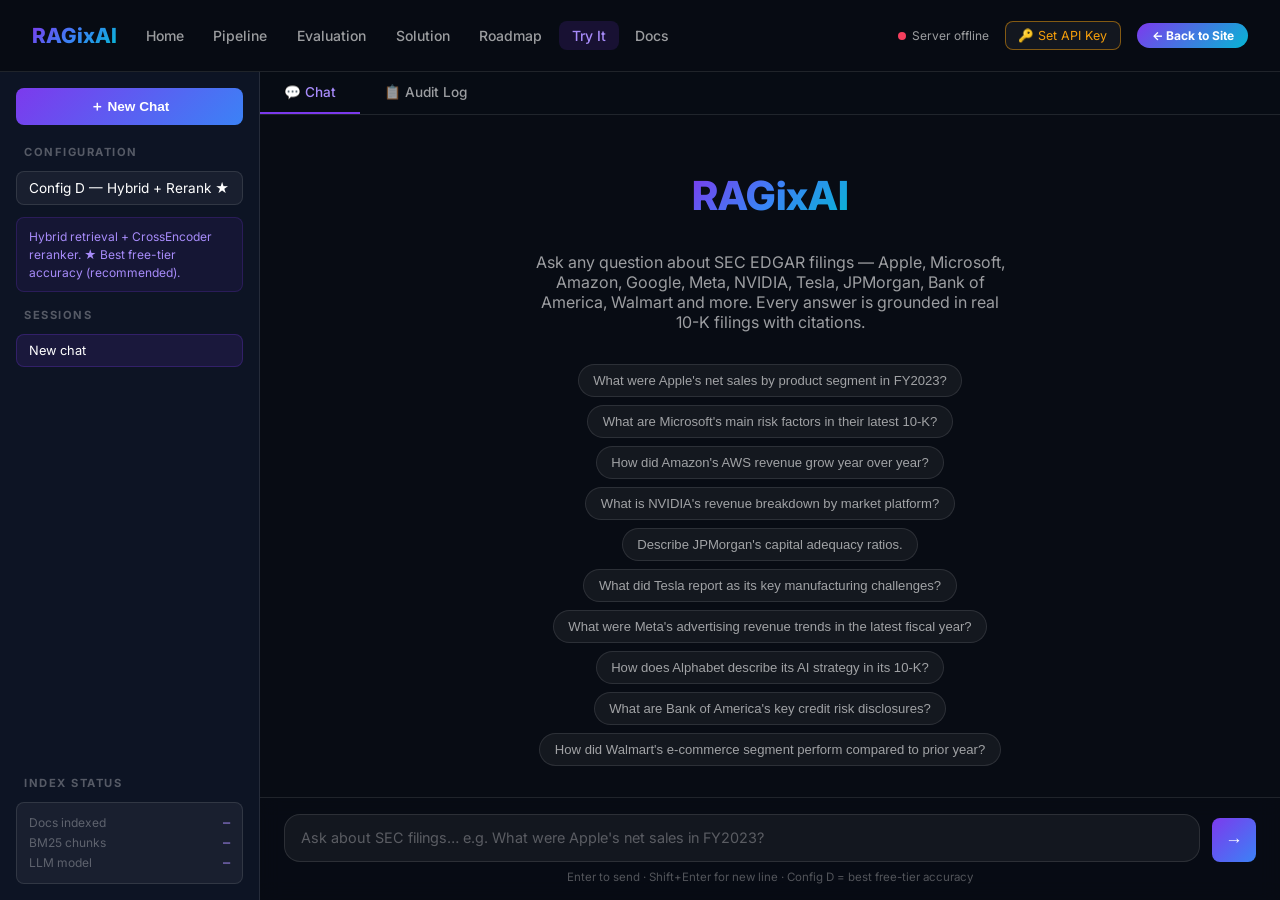
==== commit 335c36c4: "feat: add comprehensive technical documentation site with 10-stage deep-dive - frontend/docs.html: p" ====
--- a/frontend/index.html
+++ b/frontend/index.html
@@ -282,6 +282,7 @@
     <a href="../solution.html">Solution</a>
     <a href="../roadmap.html">Roadmap</a>
     <a href="chat.html" class="active">Try It</a>
+    <a href="/documentation">Docs</a>
   </div>
   <div class="health-indicator">
     <div class="health-dot" id="healthDot"></div>
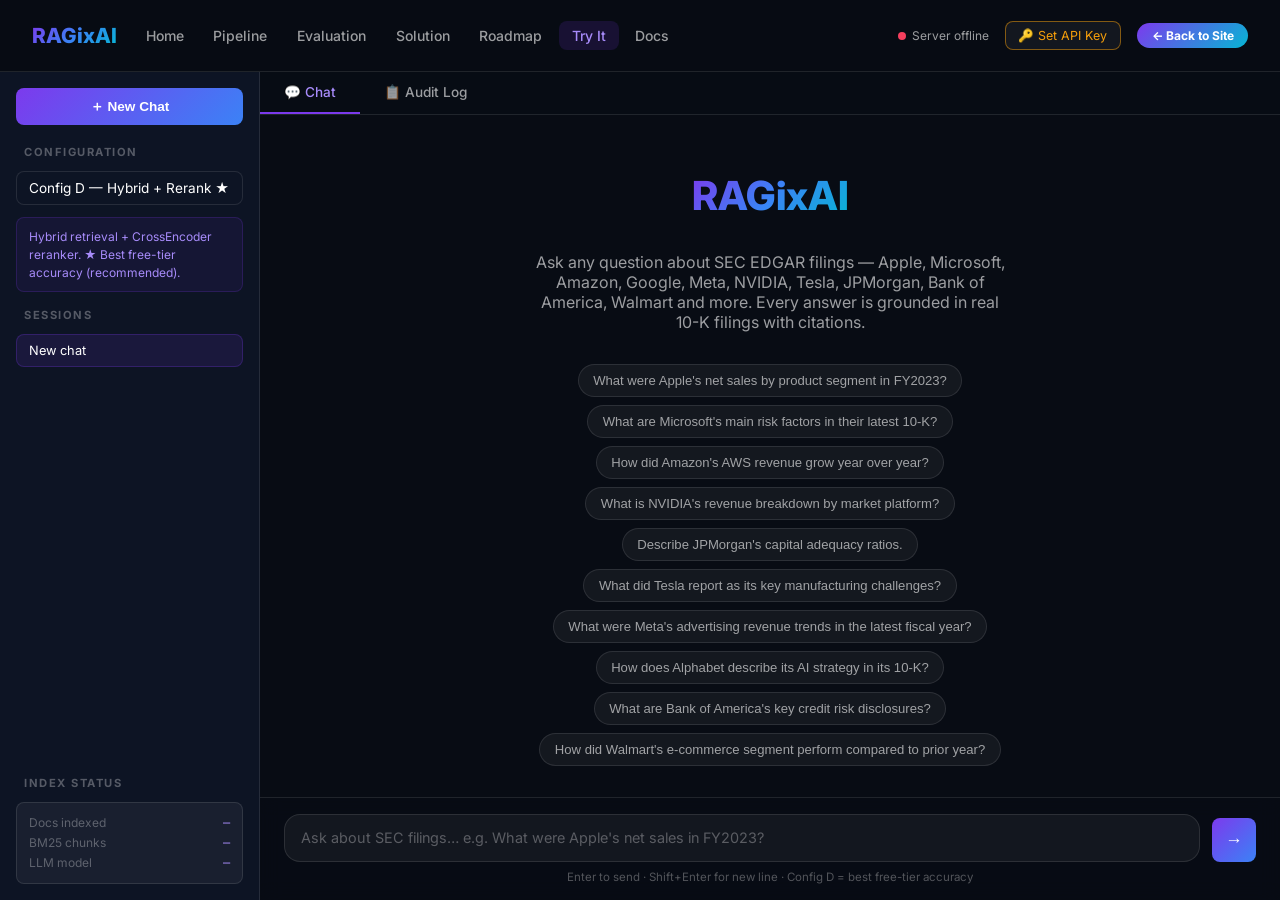
==== commit c9331dbe: "feat: realistic synthetic eval data, static nav fix, UI polish - _seed_financebench.py: replace syno" ====
--- a/frontend/index.html
+++ b/frontend/index.html
@@ -74,12 +74,17 @@
     .key-modal h3 { font-size: 1rem; font-weight: 700; margin-bottom: 0.4rem; }
     .key-modal p { font-size: 0.82rem; color: var(--white-60); margin-bottom: 1.25rem; line-height: 1.6; }
     .key-modal label { font-size: 0.75rem; font-weight: 600; color: var(--white-30); text-transform: uppercase; letter-spacing: 1px; display: block; margin-bottom: 0.4rem; }
-    .key-modal input {
-      width: 100%; background: var(--glass-bg); border: 1px solid var(--glass-border);
+    .key-modal input, .key-modal select {
+      width: 100%; background: var(--bg-secondary); border: 1px solid var(--glass-border);
       color: var(--white); font-family: var(--font-mono); font-size: 0.88rem;
       padding: 0.65rem 0.9rem; border-radius: var(--border-radius-sm); outline: none; margin-bottom: 0.5rem;
-    }
-    .key-modal input:focus { border-color: var(--purple); box-shadow: 0 0 0 2px rgba(124,58,237,0.15); }
+      appearance: none; cursor: pointer;
+    }
+    .key-modal input:focus, .key-modal select:focus { border-color: var(--purple); box-shadow: 0 0 0 2px rgba(124,58,237,0.15); }
+    .key-modal select option { background: var(--bg-secondary); color: var(--white); }
+    .key-modal select option[value=""] { color: var(--white-30); }
+    .key-custom-input { display: none; }
+    .key-custom-input.visible { display: block; }
     .key-modal-error { font-size: 0.78rem; color: var(--coral); margin-bottom: 0.75rem; min-height: 1.2em; }
     .key-modal-hint { font-size: 0.75rem; color: var(--white-30); margin-bottom: 1rem; }
     .key-modal-hint code { background: var(--glass-bg); padding: 1px 5px; border-radius: 4px; font-family: var(--font-mono); }
@@ -98,8 +103,9 @@
     /* ── Sidebar ─────────────────────────────────────────────────── */
     .sidebar { width: 260px; flex-shrink: 0; background: var(--bg-secondary); border-right: 1px solid var(--glass-border); display: flex; flex-direction: column; padding: 1rem; gap: 0.75rem; overflow-y: auto; }
     .sidebar-section-label { font-size: 0.7rem; font-weight: 700; color: var(--white-30); text-transform: uppercase; letter-spacing: 1.5px; padding: 0 0.5rem; margin-top: 0.5rem; }
-    .config-select { width: 100%; background: var(--glass-bg); border: 1px solid var(--glass-border); color: var(--white); border-radius: var(--border-radius-sm); padding: 0.5rem 0.75rem; font-size: 0.85rem; font-family: var(--font-primary); appearance: none; cursor: pointer; }
+    .config-select { width: 100%; background: var(--bg-secondary); border: 1px solid var(--glass-border); color: var(--white); border-radius: var(--border-radius-sm); padding: 0.5rem 0.75rem; font-size: 0.85rem; font-family: var(--font-primary); appearance: none; cursor: pointer; }
     .config-select:focus { outline: none; border-color: var(--purple); }
+    .config-select option { background: var(--bg-secondary); color: var(--white); }
     .config-info { background: rgba(124,58,237,0.08); border: 1px solid rgba(124,58,237,0.2); border-radius: var(--border-radius-sm); padding: 0.6rem 0.75rem; font-size: 0.75rem; color: var(--lavender); line-height: 1.5; }
     .new-chat-btn { background: linear-gradient(135deg,var(--purple),var(--electric-blue)); border: none; color: white; font-size: 0.85rem; font-weight: 600; padding: 0.6rem 0.75rem; border-radius: var(--border-radius-sm); cursor: pointer; display: flex; align-items: center; gap: 6px; transition: opacity 0.2s; width: 100%; justify-content: center; }
     .new-chat-btn:hover { opacity: 0.85; }
@@ -410,14 +416,32 @@
 <div class="modal-overlay" id="keyModalOverlay" onclick="if(event.target===this)hideKeyModal()">
   <div class="key-modal">
     <h3>API Key Authentication</h3>
-    <p>Enter your API key to access the system. Keys control your access level — contact your admin if you don't have one.</p>
-    <label for="keyInput">API Key</label>
-    <input type="password" id="keyInput" placeholder="Enter your API key…" onkeydown="if(event.key==='Enter')saveKey()" />
+    <p>Select a role to authenticate. Keys control your access level and which companies you can query.</p>
+    <label for="keySelect">Select Role / Key</label>
+    <select id="keySelect" onchange="onKeySelectChange()">
+      <option value="">— Choose a key —</option>
+      <optgroup label="Full Access">
+        <option value="admin-key">admin-key — Admin (all endpoints)</option>
+        <option value="viewer-key">viewer-key — Viewer (read-only)</option>
+      </optgroup>
+      <optgroup label="Analyst (company-scoped)">
+        <option value="aapl-analyst-key">aapl-analyst-key — AAPL only</option>
+        <option value="msft-analyst-key">msft-analyst-key — MSFT only</option>
+        <option value="amzn-analyst-key">amzn-analyst-key — AMZN only</option>
+        <option value="googl-analyst-key">googl-analyst-key — GOOGL only</option>
+        <option value="meta-analyst-key">meta-analyst-key — META only</option>
+        <option value="nvda-analyst-key">nvda-analyst-key — NVDA only</option>
+        <option value="tsla-analyst-key">tsla-analyst-key — TSLA only</option>
+        <option value="jpm-analyst-key">jpm-analyst-key — JPM only</option>
+        <option value="bac-analyst-key">bac-analyst-key — BAC only</option>
+        <option value="wmt-analyst-key">wmt-analyst-key — WMT only</option>
+      </optgroup>
+      <optgroup label="Other">
+        <option value="__custom__">Custom key…</option>
+      </optgroup>
+    </select>
+    <input type="password" id="keyCustom" class="key-custom-input" placeholder="Enter custom API key…" onkeydown="if(event.key==='Enter')saveKey()" />
     <div class="key-modal-error" id="keyError"></div>
-    <div class="key-modal-hint">
-      Full access: <code>admin-key</code> / <code>analyst-key</code><br>
-      Scoped analysts: <code>apple-analyst-key</code> / <code>msft-analyst-key</code> / <code>amzn-analyst-key</code> / <code>googl-analyst-key</code> / <code>meta-analyst-key</code> / <code>nvda-analyst-key</code> / <code>tsla-analyst-key</code> / <code>jpm-analyst-key</code> / <code>bac-analyst-key</code> / <code>wmt-analyst-key</code>
-    </div>
     <div class="key-modal-actions">
       <button class="btn-danger" onclick="clearKey()" style="margin-right:auto;">Clear Key</button>
       <button class="btn-secondary" onclick="hideKeyModal()">Cancel</button>
@@ -445,10 +469,37 @@
 }
 
 function showKeyModal() {
-  document.getElementById('keyInput').value = apiKey;
+  const sel = document.getElementById('keySelect');
+  const custom = document.getElementById('keyCustom');
+  // Try to pre-select the stored key in the dropdown
+  const opt = [...sel.options].find(o => o.value === apiKey);
+  if (opt) {
+    sel.value = apiKey;
+    custom.classList.remove('visible');
+  } else if (apiKey) {
+    sel.value = '__custom__';
+    custom.value = apiKey;
+    custom.classList.add('visible');
+  } else {
+    sel.value = '';
+    custom.value = '';
+    custom.classList.remove('visible');
+  }
   document.getElementById('keyError').textContent = '';
   document.getElementById('keyModalOverlay').classList.add('open');
-  setTimeout(() => document.getElementById('keyInput').focus(), 50);
+  setTimeout(() => sel.focus(), 50);
+}
+
+function onKeySelectChange() {
+  const sel = document.getElementById('keySelect');
+  const custom = document.getElementById('keyCustom');
+  if (sel.value === '__custom__') {
+    custom.classList.add('visible');
+    setTimeout(() => custom.focus(), 50);
+  } else {
+    custom.classList.remove('visible');
+    custom.value = '';
+  }
 }
 
 function hideKeyModal() {
@@ -456,7 +507,11 @@
 }
 
 async function saveKey() {
-  const key = document.getElementById('keyInput').value.trim();
+  const sel = document.getElementById('keySelect');
+  const raw = sel.value === '__custom__'
+    ? document.getElementById('keyCustom').value.trim()
+    : sel.value;
+  const key = raw.trim();
   if (!key) {
     document.getElementById('keyError').textContent = 'Key cannot be empty.';
     return;
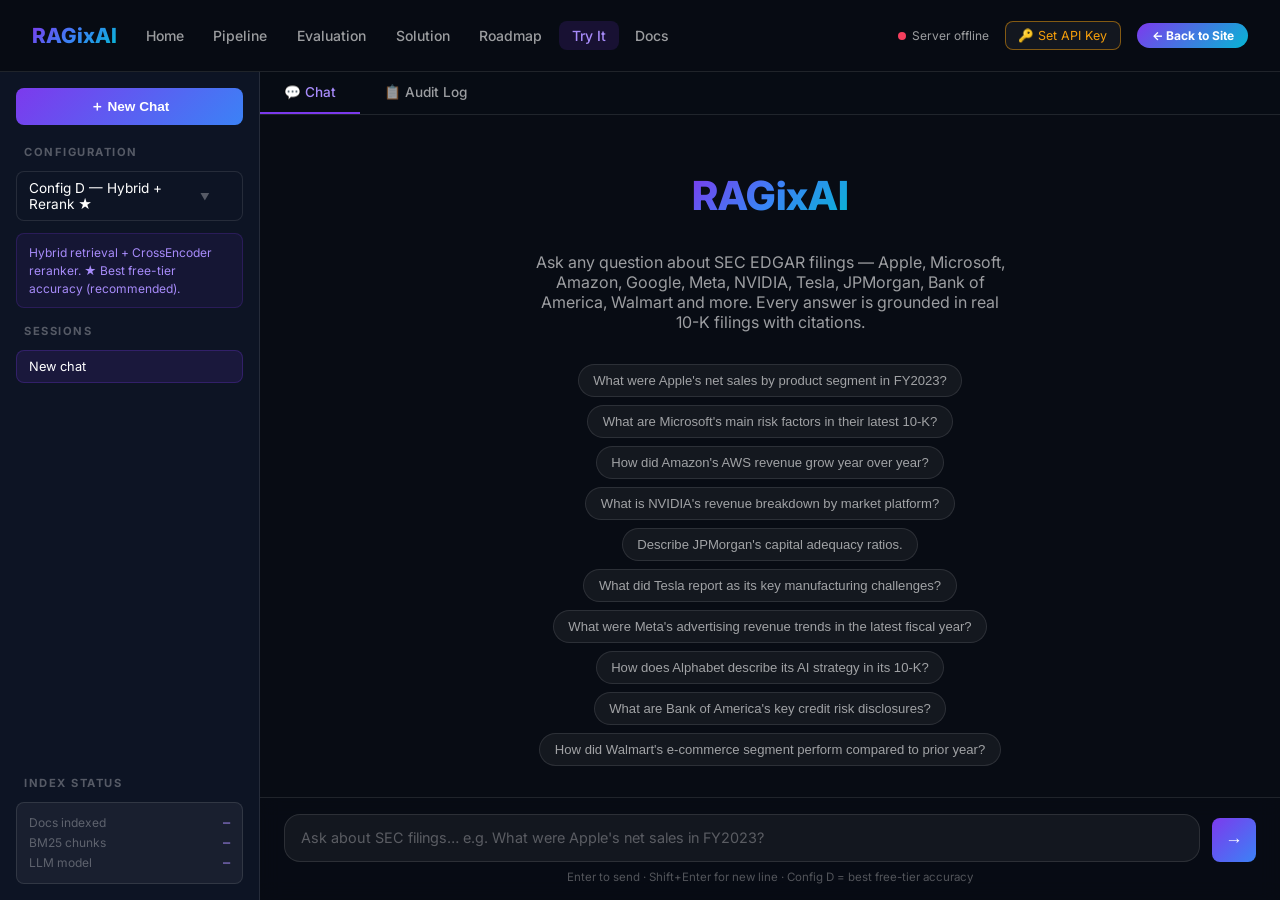
==== commit b6c7c476: "fix: replace native config select with custom dark dropdown; API key dark styling - frontend/index.h" ====
--- a/frontend/index.html
+++ b/frontend/index.html
@@ -78,11 +78,11 @@
       width: 100%; background: var(--bg-secondary); border: 1px solid var(--glass-border);
       color: var(--white); font-family: var(--font-mono); font-size: 0.88rem;
       padding: 0.65rem 0.9rem; border-radius: var(--border-radius-sm); outline: none; margin-bottom: 0.5rem;
-      appearance: none; cursor: pointer;
+      appearance: none; cursor: pointer; color-scheme: dark;
     }
     .key-modal input:focus, .key-modal select:focus { border-color: var(--purple); box-shadow: 0 0 0 2px rgba(124,58,237,0.15); }
-    .key-modal select option { background: var(--bg-secondary); color: var(--white); }
-    .key-modal select option[value=""] { color: var(--white-30); }
+    .key-modal select option { background: #0D1424; color: #fff; }
+    .key-modal select option[value=""] { color: rgba(255,255,255,0.3); }
     .key-custom-input { display: none; }
     .key-custom-input.visible { display: block; }
     .key-modal-error { font-size: 0.78rem; color: var(--coral); margin-bottom: 0.75rem; min-height: 1.2em; }
@@ -103,9 +103,17 @@
     /* ── Sidebar ─────────────────────────────────────────────────── */
     .sidebar { width: 260px; flex-shrink: 0; background: var(--bg-secondary); border-right: 1px solid var(--glass-border); display: flex; flex-direction: column; padding: 1rem; gap: 0.75rem; overflow-y: auto; }
     .sidebar-section-label { font-size: 0.7rem; font-weight: 700; color: var(--white-30); text-transform: uppercase; letter-spacing: 1.5px; padding: 0 0.5rem; margin-top: 0.5rem; }
-    .config-select { width: 100%; background: var(--bg-secondary); border: 1px solid var(--glass-border); color: var(--white); border-radius: var(--border-radius-sm); padding: 0.5rem 0.75rem; font-size: 0.85rem; font-family: var(--font-primary); appearance: none; cursor: pointer; }
-    .config-select:focus { outline: none; border-color: var(--purple); }
-    .config-select option { background: var(--bg-secondary); color: var(--white); }
+    /* Custom config dropdown — replaces native select to avoid OS white-bg on Windows */
+    .cdd-wrap { position: relative; width: 100%; user-select: none; }
+    .cdd-trigger { width: 100%; background: var(--bg-secondary); border: 1px solid var(--glass-border); color: var(--white); border-radius: var(--border-radius-sm); padding: 0.5rem 2rem 0.5rem 0.75rem; font-size: 0.85rem; font-family: var(--font-primary); cursor: pointer; display: flex; align-items: center; justify-content: space-between; transition: border-color 0.2s; }
+    .cdd-trigger:hover, .cdd-wrap.open .cdd-trigger { border-color: var(--purple); }
+    .cdd-arrow { font-size: 0.6rem; color: var(--white-30); transition: transform 0.2s; flex-shrink: 0; margin-left: 0.5rem; }
+    .cdd-wrap.open .cdd-arrow { transform: rotate(180deg); }
+    .cdd-menu { display: none; position: absolute; top: calc(100% + 4px); left: 0; right: 0; background: var(--bg-secondary); border: 1px solid var(--purple); border-radius: var(--border-radius-sm); z-index: 200; overflow: hidden; box-shadow: 0 8px 24px rgba(0,0,0,0.5); }
+    .cdd-wrap.open .cdd-menu { display: block; }
+    .cdd-option { padding: 0.5rem 0.75rem; font-size: 0.85rem; color: var(--white-60); cursor: pointer; transition: background 0.15s, color 0.15s; }
+    .cdd-option:hover { background: rgba(124,58,237,0.2); color: var(--white); }
+    .cdd-option.selected { background: rgba(124,58,237,0.15); color: var(--lavender); font-weight: 600; }
     .config-info { background: rgba(124,58,237,0.08); border: 1px solid rgba(124,58,237,0.2); border-radius: var(--border-radius-sm); padding: 0.6rem 0.75rem; font-size: 0.75rem; color: var(--lavender); line-height: 1.5; }
     .new-chat-btn { background: linear-gradient(135deg,var(--purple),var(--electric-blue)); border: none; color: white; font-size: 0.85rem; font-weight: 600; padding: 0.6rem 0.75rem; border-radius: var(--border-radius-sm); cursor: pointer; display: flex; align-items: center; gap: 6px; transition: opacity 0.2s; width: 100%; justify-content: center; }
     .new-chat-btn:hover { opacity: 0.85; }
@@ -307,15 +315,23 @@
     <button class="new-chat-btn" onclick="newChat()">＋ New Chat</button>
 
     <div class="sidebar-section-label">Configuration</div>
-    <select class="config-select" id="configSelect" onchange="updateConfigInfo()">
-      <option value="config_a">Config A — Dense, No Rerank</option>
-      <option value="config_b">Config B — BM25, No Rerank</option>
-      <option value="config_c">Config C — Hybrid, No Rerank</option>
-      <option value="config_d" selected>Config D — Hybrid + Rerank ★</option>
-      <option value="config_e">Config E — Cohere + Hybrid + Rerank</option>
-      <option value="config_f">Config F — Hybrid + Rerank (Alt)</option>
-      <option value="config_g">Config G — Dense + Rerank</option>
-    </select>
+    <div class="cdd-wrap" id="cddWrap">
+      <div class="cdd-trigger" id="cddTrigger" onclick="cddToggle()">
+        <span id="cddLabel">Config D — Hybrid + Rerank ★</span>
+        <span class="cdd-arrow">▼</span>
+      </div>
+      <div class="cdd-menu" id="cddMenu">
+        <div class="cdd-option" data-value="config_a" onclick="cddSelect(this)">Config A — Dense, No Rerank</div>
+        <div class="cdd-option" data-value="config_b" onclick="cddSelect(this)">Config B — BM25, No Rerank</div>
+        <div class="cdd-option" data-value="config_c" onclick="cddSelect(this)">Config C — Hybrid, No Rerank</div>
+        <div class="cdd-option selected" data-value="config_d" onclick="cddSelect(this)">Config D — Hybrid + Rerank ★</div>
+        <div class="cdd-option" data-value="config_e" onclick="cddSelect(this)">Config E — Cohere + Hybrid + Rerank</div>
+        <div class="cdd-option" data-value="config_f" onclick="cddSelect(this)">Config F — Hybrid + Rerank (Alt)</div>
+        <div class="cdd-option" data-value="config_g" onclick="cddSelect(this)">Config G — Dense + Rerank</div>
+      </div>
+    </div>
+    <!-- hidden input keeps existing configSelect.value reads working -->
+    <input type="hidden" id="configSelect" value="config_d" />
     <div class="config-info" id="configInfo"></div>
 
     <div class="sidebar-section-label" style="margin-top:0.25rem">Sessions</div>
@@ -452,6 +468,24 @@
 
 <script>
 const API = 'http://localhost:8000/api';
+
+// ── Custom config dropdown ───────────────────────────────────────────
+function cddToggle() {
+  document.getElementById('cddWrap').classList.toggle('open');
+}
+function cddSelect(el) {
+  const val = el.dataset.value;
+  document.getElementById('configSelect').value = val;
+  document.getElementById('cddLabel').textContent = el.textContent;
+  document.querySelectorAll('.cdd-option').forEach(o => o.classList.toggle('selected', o === el));
+  document.getElementById('cddWrap').classList.remove('open');
+  updateConfigInfo();
+}
+document.addEventListener('click', e => {
+  const wrap = document.getElementById('cddWrap');
+  if (wrap && !wrap.contains(e.target)) wrap.classList.remove('open');
+});
+
 let sessions = [];
 let currentSessionId = null;
 let isLoading = false;
